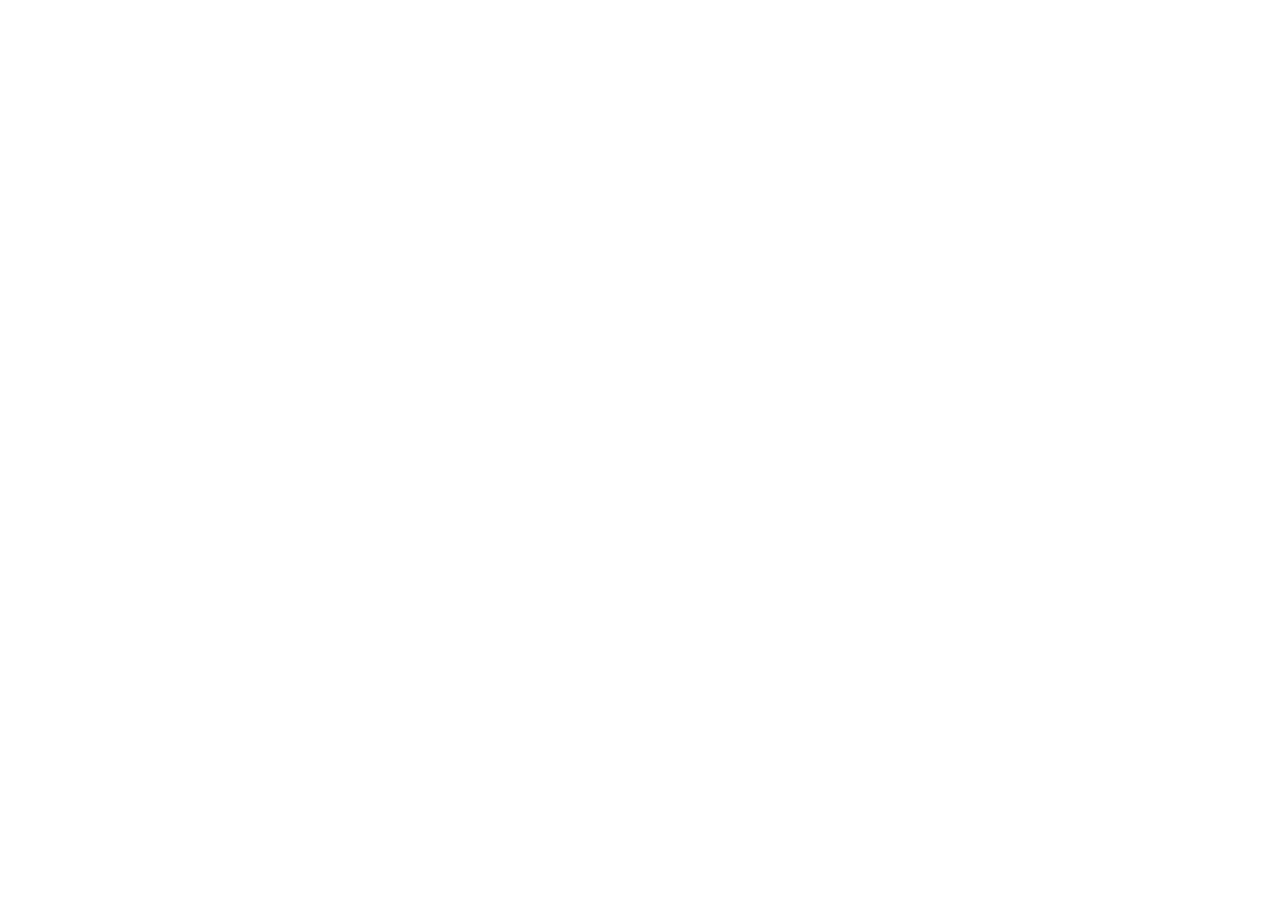
==== apply/index.html @ 47d409dd "Added Application Page" ====
<!DOCTYPE html>
<html lang="en">
<head>
    <meta charset="UTF-8">
    <meta name="viewport" content="width=device-width, initial-scale=1.0">
    <title>Application For Universities</title>
</head>
<body>
    <form></form>
</body>
</html>
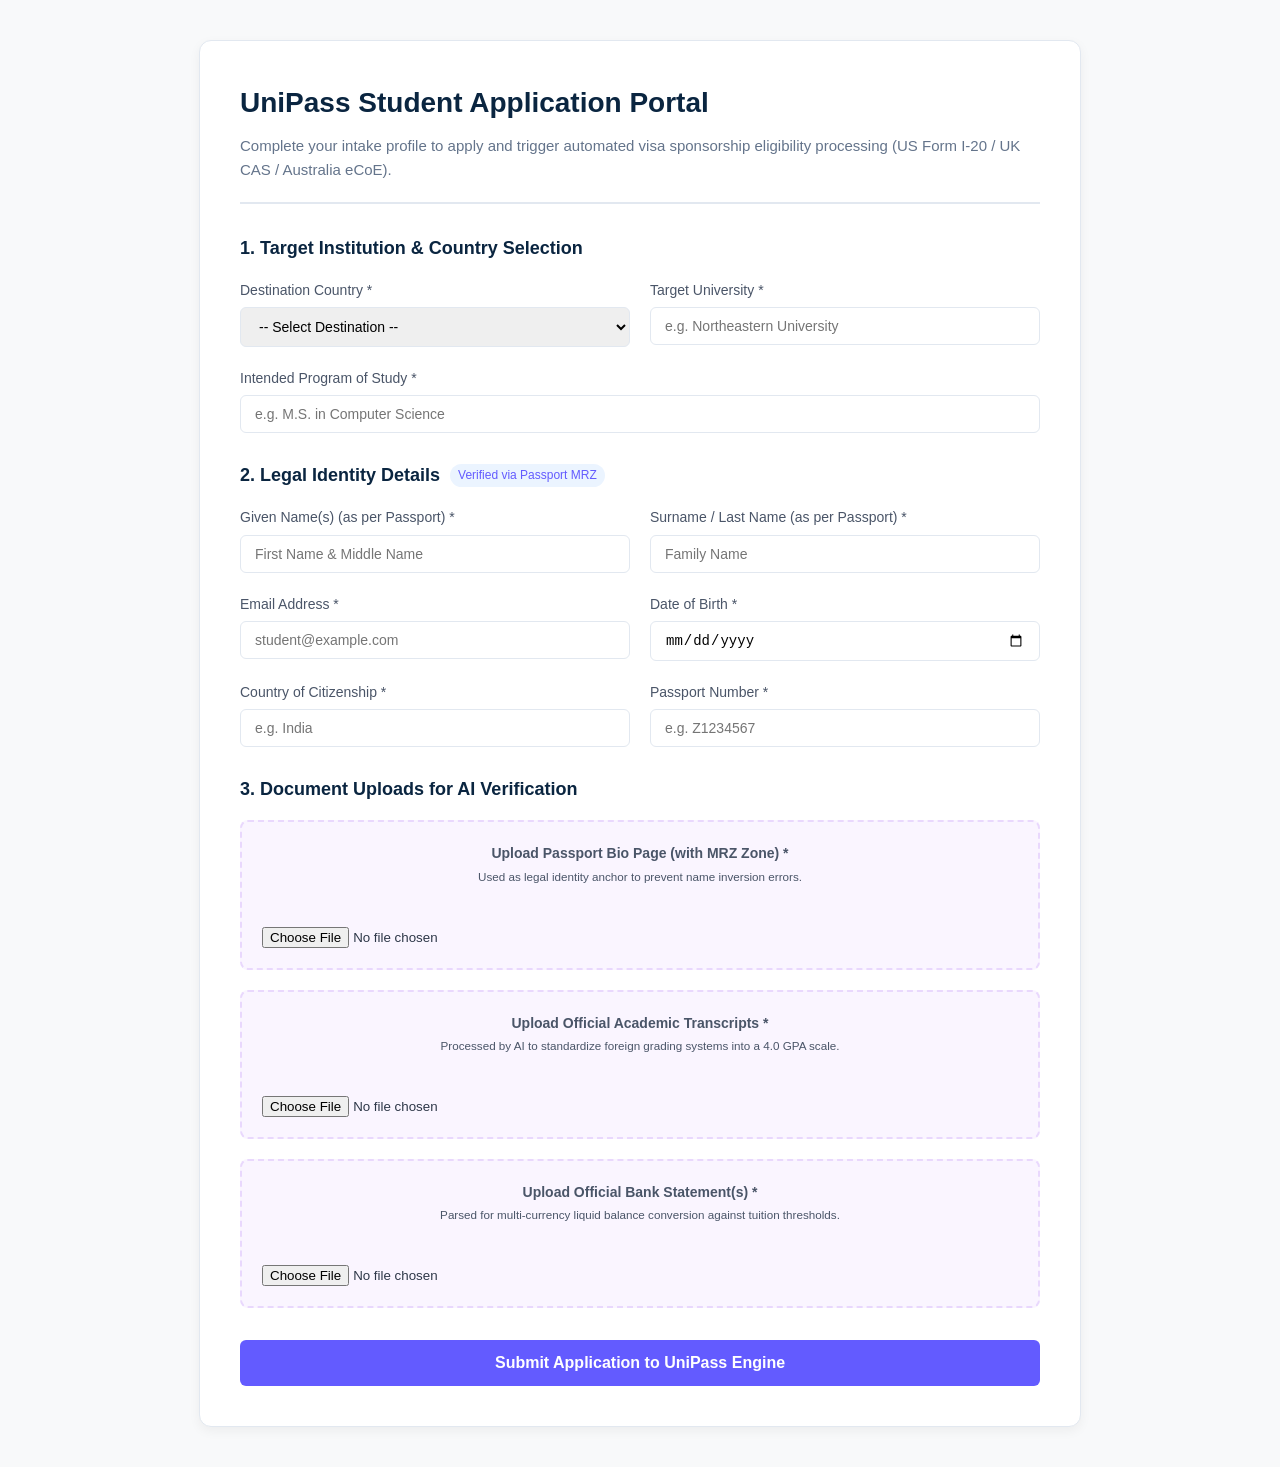
==== commit d3e08ea2: "Apply Page" ====
--- a/apply/index.html
+++ b/apply/index.html
@@ -3,9 +3,111 @@
 <head>
     <meta charset="UTF-8">
     <meta name="viewport" content="width=device-width, initial-scale=1.0">
-    <title>Application For Universities</title>
+    <link rel="stylesheet" href="index.css">
+    <title>UniPass - Student Admissions & Visa Sponsorship Application</title>
+    <style>
+        
+    </style>
 </head>
 <body>
-    <form></form>
+
+<div class="container">
+    <div class="header">
+        <h1>UniPass Student Application Portal</h1>
+        <p>Complete your intake profile to apply and trigger automated visa sponsorship eligibility processing (US Form I-20 / UK CAS / Australia eCoE).</p>
+    </div>
+
+    <form action="index.php" method="POST" enctype="multipart/form-data">
+        
+        <!-- SECTION 1: PROGRAM SELECTION -->
+        <div class="section-title">1. Target Institution & Country Selection</div>
+        <div class="form-grid">
+            <div class="form-group">
+                <label for="destination-country">Destination Country *</label>
+                <select id="destination-country" required>
+                    <option value="">-- Select Destination --</option>
+                    <option value="US">United States (Form I-20 / SEVIS)</option>
+                    <option value="UK">United Kingdom (CAS)</option>
+                    <option value="AU">Australia (eCoE)</option>
+                </select>
+            </div>
+            <div class="form-group">
+                <label for="target-university">Target University *</label>
+                <input type="text" id="target-university" placeholder="e.g. Northeastern University" required>
+            </div>
+            <div class="form-group full-width">
+                <label for="program-name">Intended Program of Study *</label>
+                <input type="text" id="program-name" placeholder="e.g. M.S. in Computer Science" required>
+            </div>
+        </div>
+
+        <!-- SECTION 2: PERSONAL IDENTITY -->
+        <div class="section-title">
+            2. Legal Identity Details
+            <span class="badge">Verified via Passport MRZ</span>
+        </div>
+        <div class="form-grid">
+            <div class="form-group">
+                <label for="given-name">Given Name(s) (as per Passport) *</label>
+                <input type="text" id="given-name" placeholder="First Name & Middle Name" required>
+            </div>
+            <div class="form-group">
+                <label for="surname">Surname / Last Name (as per Passport) *</label>
+                <input type="text" id="surname" placeholder="Family Name" required>
+            </div>
+            <div class="form-group">
+                <label for="email">Email Address *</label>
+                <input type="email" id="email" placeholder="student@example.com" required>
+            </div>
+            <div class="form-group">
+                <label for="dob">Date of Birth *</label>
+                <input type="date" id="dob" required>
+            </div>
+            <div class="form-group">
+                <label for="citizenship">Country of Citizenship *</label>
+                <input type="text" id="citizenship" placeholder="e.g. India" required>
+            </div>
+            <div class="form-group">
+                <label for="passport-num">Passport Number *</label>
+                <input type="text" id="passport-num" placeholder="e.g. Z1234567" required>
+            </div>
+        </div>
+
+        <!-- SECTION 3: ACADEMIC & SOLVENCY DOCUMENTS -->
+        <div class="section-title">3. Document Uploads for AI Verification</div>
+        <div class="form-grid">
+            <div class="form-group full-width file-upload-box">
+                <label for="passport-file">
+                    <strong>Upload Passport Bio Page (with MRZ Zone) *</strong><br>
+                    <small>Used as legal identity anchor to prevent name inversion errors.</small>
+                </label>
+                <br>
+                <input type="file" id="passport-file" accept=".pdf, .png, .jpg, .jpeg" required>
+            </div>
+
+            <div class="form-group full-width file-upload-box">
+                <label for="transcript-file">
+                    <strong>Upload Official Academic Transcripts *</strong><br>
+                    <small>Processed by AI to standardize foreign grading systems into a 4.0 GPA scale.</small>
+                </label>
+                <br>
+                <input type="file" id="transcript-file" accept=".pdf" required>
+            </div>
+
+            <div class="form-group full-width file-upload-box">
+                <label for="bank-file">
+                    <strong>Upload Official Bank Statement(s) *</strong><br>
+                    <small>Parsed for multi-currency liquid balance conversion against tuition thresholds.</small>
+                </label>
+                <br>
+                <input type="file" id="bank-file" accept=".pdf" required>
+            </div>
+        </div>
+
+        <!-- SUBMIT -->
+        <button type="submit">Submit Application to UniPass Engine</button>
+    </form>
+</div>
+
 </body>
 </html>
--- a/apply/index.css
+++ b/apply/index.css
@@ -0,0 +1,135 @@
+:root {
+            --primary-color: #0A2540;
+            --accent-color: #635BFF;
+            --bg-color: #F8F9FA;    
+            --card-bg: #FFFFFF;
+            --text-color: #2D3748;
+            --border-color: #E2E8F0;
+        }
+
+        body {
+            font-family: -apple-system, BlinkMacSystemFont, "Segoe UI", Roboto, Helvetica, Arial, sans-serif;
+            background-color: var(--bg-color);
+            color: var(--text-color);
+            line-height: 1.6;
+            margin: 0;
+            padding: 40px 20px;
+        }
+
+        .container {
+            max-width: 800px;
+            margin: 0 auto;
+            background: var(--card-bg);
+            padding: 40px;
+            border-radius: 12px;
+            box-shadow: 0 4px 12px rgba(0, 0, 0, 0.05);
+            border: 1px solid var(--border-color);
+        }
+
+        .header {
+            margin-bottom: 30px;
+            border-bottom: 2px solid var(--border-color);
+            padding-bottom: 20px;
+        }
+
+        .header h1 {
+            color: var(--primary-color);
+            margin: 0 0 8px 0;
+            font-size: 28px;
+        }
+
+        .header p {
+            color: #64748B;
+            margin: 0;
+            font-size: 15px;
+        }
+
+        .section-title {
+            font-size: 18px;
+            font-weight: 600;
+            color: var(--primary-color);
+            margin-top: 28px;
+            margin-bottom: 16px;
+            display: flex;
+            align-items: center;
+        }
+
+        .form-grid {
+            display: grid;
+            grid-template-columns: 1fr 1fr;
+            gap: 20px;
+        }
+
+        .full-width {
+            grid-column: span 2;
+        }
+
+        .form-group {
+            display: flex;
+            flex-direction: column;
+        }
+
+        label {
+            font-size: 14px;
+            font-weight: 500;
+            margin-bottom: 6px;
+            color: #4A5568;
+        }
+
+        input[type="text"],
+        input[type="email"],
+        input[type="date"],
+        select {
+            padding: 10px 14px;
+            border: 1px solid var(--border-color);
+            border-radius: 6px;
+            font-size: 14px;
+            transition: border-color 0.2s;
+        }
+
+        input:focus, select:focus {
+            outline: none;
+            border-color: var(--accent-color);
+            box-shadow: 0 0 0 3px rgba(99, 91, 255, 0.1);
+        }
+
+        .file-upload-box {
+            border: 2px dashed var(--border-color);
+            padding: 20px;
+            border-radius: 8px;
+            text-align: center;
+            background-color: #FAF5FF;
+            border-color: #E9D8FD;
+        }
+
+        .file-upload-box input[type="file"] {
+            margin-top: 8px;
+        }
+
+        .badge {
+            background-color: #EBF4FF;
+            color: var(--accent-color);
+            font-size: 12px;
+            padding: 2px 8px;
+            border-radius: 12px;
+            margin-left: 10px;
+            font-weight: normal;
+        }
+
+        button[type="submit"] {
+            background-color: var(--accent-color);
+            color: white;
+            border: none;
+            padding: 14px 28px;
+            font-size: 16px;
+            font-weight: 600;
+            border-radius: 6px;
+            cursor: pointer;
+            width: 100%;
+            margin-top: 32px;
+            transition: background-color 0.2s;
+        }
+
+        button[type="submit"]:hover {
+            background-color: #4B45E4;
+        }
